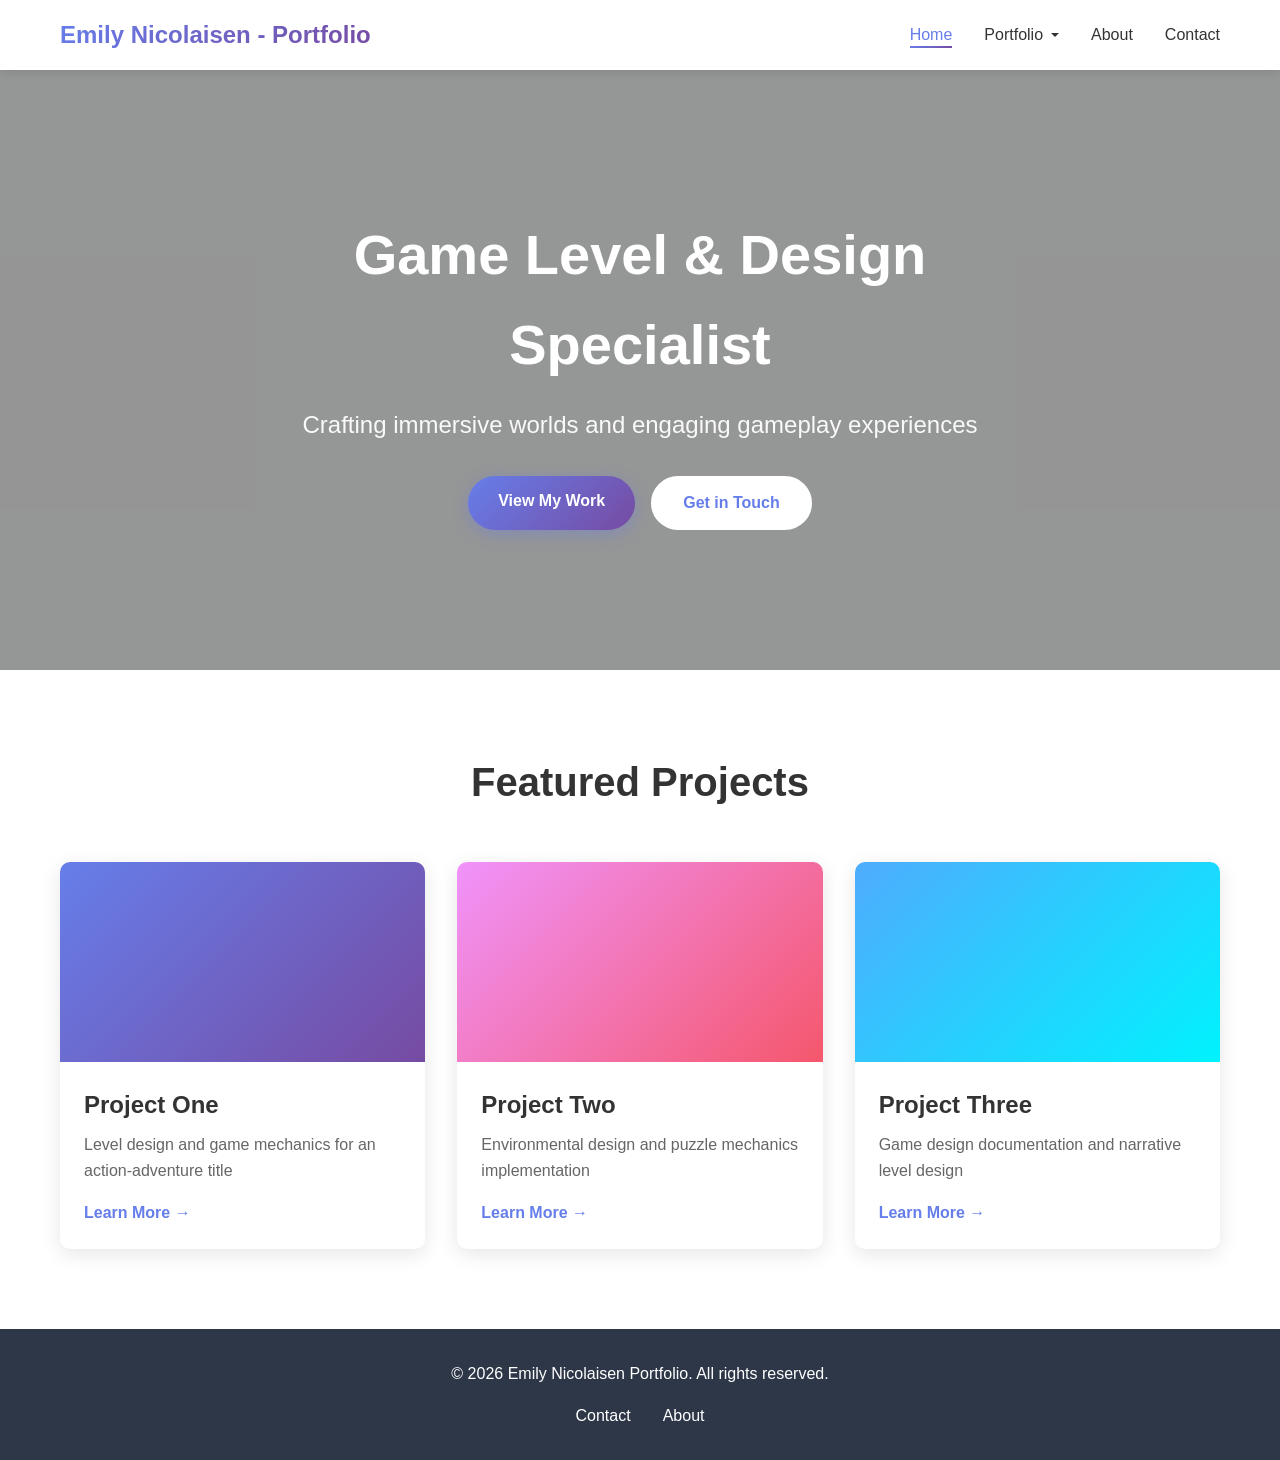
==== index.html @ a48c78db "Commiting folder" ====
<!DOCTYPE html>
<html lang="en">
<head>
    <meta charset="UTF-8">
    <meta name="viewport" content="width=device-width, initial-scale=1.0">
    <title>Game Developer Portfolio - Emily</title>
    <link rel="stylesheet" href="style.css">
</head>
<body>
    <!-- Navigation -->
    <nav class="navbar">
        <div class="nav-container">
            <a href="index.html" class="logo">Emily Nicolaisen - Portfolio</a>
            <ul class="nav-menu">
                <li><a href="index.html" class="nav-link active">Home</a></li>
                <li class="nav-dropdown">
                    <a href="portfolio.html" class="nav-link">Portfolio</a>
                    <ul class="dropdown-menu">
                        <li><a href="project1.html" class="dropdown-link">Yolked and Loaded Level Design</a></li>
                        <li><a href="project2.html" class="dropdown-link">Environmental Puzzle System</a></li>
                        <li><a href="project3.html" class="dropdown-link">Narrative-Driven Experience</a></li>
                        <li><a href="project4.html" class="dropdown-link">Multiplayer Arena Design</a></li>
                    </ul>
                </li>
                <li><a href="about.html" class="nav-link">About</a></li>
                <li><a href="contact.html" class="nav-link">Contact</a></li>
            </ul>
        </div>
    </nav>

    <!-- Video Hero Section -->
    <section class="video-hero">
        <video class="hero-video" autoplay muted loop>
            <source src="Bingo'sBerriesTeaser.mp4" type="video/mp4">
            <source src="Bingo'sberriesteaser.webm" type="video/webm">
        </video>
        <div class="video-overlay"></div>
        <div class="hero-content">
            <h1 class="hero-title">Game Level & Design Specialist</h1>
            <p class="hero-subtitle">Crafting immersive worlds and engaging gameplay experiences</p>
            <div class="hero-buttons">
                <a href="portfolio.html" class="btn btn-primary">View My Work</a>
                <a href="contact.html" class="btn btn-secondary">Get in Touch</a>
            </div>
        </div>
    </section>

    <!-- Featured Projects -->
    <section class="featured">
        <div class="container">
            <h2>Featured Projects</h2>
            <div class="projects-grid">
                <div class="project-card">
                    <div class="project-image" style="background: linear-gradient(135deg, #667eea 0%, #764ba2 100%);"></div>
                    <h3>Project One</h3>
                    <p>Level design and game mechanics for an action-adventure title</p>
                    <a href="portfolio.html" class="card-link">Learn More →</a>
                </div>
                <div class="project-card">
                    <div class="project-image" style="background: linear-gradient(135deg, #f093fb 0%, #f5576c 100%);"></div>
                    <h3>Project Two</h3>
                    <p>Environmental design and puzzle mechanics implementation</p>
                    <a href="portfolio.html" class="card-link">Learn More →</a>
                </div>
                <div class="project-card">
                    <div class="project-image" style="background: linear-gradient(135deg, #4facfe 0%, #00f2fe 100%);"></div>
                    <h3>Project Three</h3>
                    <p>Game design documentation and narrative level design</p>
                    <a href="portfolio.html" class="card-link">Learn More →</a>
                </div>
            </div>
        </div>
    </section>

    <!-- Footer -->
    <footer class="footer">
        <div class="container">
            <p>&copy; 2026 Emily Nicolaisen Portfolio. All rights reserved.</p>
            <div class="footer-links">
                <a href="contact.html">Contact</a>
                <a href="about.html">About</a>
            </div>
        </div>
    </footer>
</body>
</html>
---- style.css ----
/* Reset & Base Styles */
* {
    margin: 0;
    padding: 0;
    box-sizing: border-box;
}

html {
    scroll-behavior: smooth;
    font-size: 16px;
}

body {
    font-family: -apple-system, BlinkMacSystemFont, 'Segoe UI', Roboto, Oxygen, Ubuntu, Cantarell, sans-serif;
    line-height: 1.6;
    color: #333;
    background-color: #f8f9fa;
}

.container {
    max-width: 1200px;
    margin: 0 auto;
    padding: 0 20px;
}

/* Navigation */
.navbar {
    background: white;
    box-shadow: 0 2px 10px rgba(0, 0, 0, 0.1);
    position: sticky;
    top: 0;
    z-index: 100;
}

.nav-container {
    max-width: 1200px;
    margin: 0 auto;
    padding: 0 20px;
    display: flex;
    justify-content: space-between;
    align-items: center;
    height: 70px;
}

.logo {
    font-size: 1.5rem;
    font-weight: 700;
    color: #667eea;
    text-decoration: none;
    background: linear-gradient(135deg, #667eea 0%, #764ba2 100%);
    -webkit-background-clip: text;
    -webkit-text-fill-color: transparent;
    background-clip: text;
}

.nav-menu {
    display: flex;
    list-style: none;
    gap: 2rem;
}

.nav-link {
    text-decoration: none;
    color: #333;
    font-weight: 500;
    transition: color 0.3s ease;
    position: relative;
}

.nav-link:hover,
.nav-link.active {
    color: #667eea;
}

.nav-link.active::after {
    content: '';
    position: absolute;
    bottom: -5px;
    left: 0;
    width: 100%;
    height: 2px;
    background: linear-gradient(135deg, #667eea 0%, #764ba2 100%);
}

.nav-dropdown > .nav-link.active::after {
    position: static;
    display: inline-block;
    width: auto;
    height: auto;
    background: none;
    border-left: 4px solid transparent;
    border-right: 4px solid transparent;
    border-top: 4px solid currentColor;
    margin-left: 0.5rem;
}

/* Dropdown Menu */
.nav-dropdown {
    position: relative;
}

.nav-dropdown > .nav-link {
    display: flex;
    align-items: center;
}

.nav-dropdown > .nav-link::after {
    content: '';
    display: inline-block;
    width: 0;
    height: 0;
    border-left: 4px solid transparent;
    border-right: 4px solid transparent;
    border-top: 4px solid currentColor;
    margin-left: 0.5rem;
    transition: transform 0.3s ease;
}

.nav-dropdown:hover > .nav-link::after {
    transform: rotate(180deg);
}

.dropdown-menu {
    position: absolute;
    top: 100%;
    left: 0;
    background: white;
    list-style: none;
    border-radius: 8px;
    box-shadow: 0 5px 20px rgba(0, 0, 0, 0.15);
    min-width: 250px;
    opacity: 0;
    visibility: hidden;
    transform: translateY(-10px);
    transition: all 0.3s ease;
    margin-top: 0.5rem;
    z-index: 99;
}

.nav-dropdown:hover .dropdown-menu {
    opacity: 1;
    visibility: visible;
    transform: translateY(0);
}

.dropdown-link {
    display: block;
    padding: 12px 20px;
    color: #333;
    text-decoration: none;
    transition: all 0.3s ease;
}

.dropdown-link:first-child {
    border-radius: 8px 8px 0 0;
}

.dropdown-link:last-child {
    border-radius: 0 0 8px 8px;
}

.dropdown-link:hover {
    background: #f0f0f0;
    color: #667eea;
    padding-left: 25px;
}

.dropdown-link.active {
    background: #f0f0f0;
    color: #667eea;
    font-weight: 600;
}

/* Hero Section */
.video-hero {
    min-height: 600px;
    display: flex;
    align-items: center;
    justify-content: center;
    color: white;
    text-align: center;
    position: relative;
    overflow: hidden;
}

.hero-video {
    position: absolute;
    top: 50%;
    left: 50%;
    min-width: 100%;
    min-height: 100%;
    width: auto;
    height: auto;
    transform: translate(-50%, -50%);
    object-fit: cover;
    z-index: 1;
}

.video-overlay {
    position: absolute;
    top: 0;
    left: 0;
    width: 100%;
    height: 100%;
    background: rgba(0, 0, 0, 0.4);
    z-index: 2;
}

.video-hero .hero-content {
    position: relative;
    z-index: 3;
    max-width: 800px;
    margin: 0 auto;
    padding: 0 20px;
}

.hero {
    min-height: 600px;
    background: linear-gradient(135deg, #667eea 0%, #764ba2 100%);
    display: flex;
    align-items: center;
    justify-content: center;
    color: white;
    text-align: center;
    position: relative;
    overflow: hidden;
}

.hero::before {
    content: '';
    position: absolute;
    width: 400px;
    height: 400px;
    background: rgba(255, 255, 255, 0.1);
    border-radius: 50%;
    top: -100px;
    right: -100px;
    animation: float 6s ease-in-out infinite;
}

.hero::after {
    content: '';
    position: absolute;
    width: 300px;
    height: 300px;
    background: rgba(255, 255, 255, 0.08);
    border-radius: 50%;
    bottom: -50px;
    left: -50px;
    animation: float 8s ease-in-out infinite;
}

@keyframes float {
    0%, 100% { transform: translateY(0px); }
    50% { transform: translateY(20px); }
}

.hero-content {
    position: relative;
    z-index: 2;
    max-width: 800px;
    margin: 0 auto;
    padding: 0 20px;
}

.hero-title {
    font-size: 3.5rem;
    margin-bottom: 1rem;
    font-weight: 700;
}

.hero-subtitle {
    font-size: 1.5rem;
    margin-bottom: 2rem;
    opacity: 0.95;
}

.hero-buttons {
    display: flex;
    gap: 1rem;
    justify-content: center;
    flex-wrap: wrap;
}

/* Buttons */
.btn {
    display: inline-block;
    padding: 12px 30px;
    border-radius: 50px;
    text-decoration: none;
    font-weight: 600;
    transition: all 0.3s ease;
    cursor: pointer;
    border: none;
    font-size: 1rem;
}

.btn-primary {
    background: linear-gradient(135deg, #667eea 0%, #764ba2 100%);
    color: white;
    box-shadow: 0 4px 15px rgba(102, 126, 234, 0.4);
}

.btn-primary:hover {
    transform: translateY(-2px);
    box-shadow: 0 6px 20px rgba(102, 126, 234, 0.6);
}

.btn-secondary {
    background: white;
    color: #667eea;
    border: 2px solid white;
}

.btn-secondary:hover {
    background: transparent;
    color: white;
}

/* Featured Section */
.featured {
    padding: 80px 0;
    background: white;
}

.featured h2 {
    font-size: 2.5rem;
    text-align: center;
    margin-bottom: 3rem;
    color: #333;
}

.projects-grid {
    display: grid;
    grid-template-columns: repeat(auto-fit, minmax(300px, 1fr));
    gap: 2rem;
}

.project-card {
    background: white;
    border-radius: 10px;
    overflow: hidden;
    box-shadow: 0 5px 20px rgba(0, 0, 0, 0.1);
    transition: transform 0.3s ease, box-shadow 0.3s ease;
}

.project-card:hover {
    transform: translateY(-5px);
    box-shadow: 0 10px 30px rgba(0, 0, 0, 0.15);
}

.project-image {
    width: 100%;
    height: 200px;
    object-fit: cover;
}

.project-card h3 {
    font-size: 1.5rem;
    padding: 1.5rem 1.5rem 0.5rem;
    color: #333;
}

.project-card p {
    padding: 0 1.5rem;
    color: #666;
    margin-bottom: 1rem;
}

.card-link {
    display: inline-block;
    padding: 0 1.5rem 1.5rem;
    color: #667eea;
    text-decoration: none;
    font-weight: 600;
    transition: color 0.3s ease;
}

.card-link:hover {
    color: #764ba2;
}

/* Page Header */
.page-header {
    background: linear-gradient(135deg, #667eea 0%, #764ba2 100%);
    color: white;
    padding: 60px 0;
    text-align: center;
}

.page-header h1 {
    font-size: 3rem;
    margin-bottom: 0.5rem;
}

.page-header p {
    font-size: 1.2rem;
    opacity: 0.95;
}

/* Portfolio Section */
.portfolio-section {
    padding: 80px 0;
    background: white;
}

.portfolio-grid {
    display: grid;
    gap: 3rem;
}

.portfolio-item {
    display: grid;
    grid-template-columns: 1fr 1fr;
    gap: 2rem;
    align-items: center;
    padding: 2rem;
    background: #f8f9fa;
    border-radius: 10px;
    transition: transform 0.3s ease, box-shadow 0.3s ease;
}

.portfolio-item:hover {
    transform: translateY(-5px);
    box-shadow: 0 10px 30px rgba(0, 0, 0, 0.1);
}

.portfolio-item:nth-child(even) {
    grid-template-columns: 1fr 1fr;
    direction: rtl;
}

.portfolio-item:nth-child(even) > * {
    direction: ltr;
}

.portfolio-image {
    width: 100%;
    height: 300px;
    border-radius: 10px;
    box-shadow: 0 10px 30px rgba(0, 0, 0, 0.1);
}

.portfolio-info h3 {
    font-size: 1.8rem;
    margin-bottom: 0.5rem;
    color: #333;
}

.role {
    color: #667eea;
    font-weight: 600;
    margin-bottom: 1rem;
}

.portfolio-info p {
    color: #666;
    line-height: 1.8;
    margin-bottom: 1rem;
}

.project-tags {
    display: flex;
    flex-wrap: wrap;
    gap: 0.5rem;
    margin-top: 1rem;
    margin-bottom: 1rem;
}

.tag {
    display: inline-block;
    background: #667eea;
    color: white;
    padding: 0.5rem 1rem;
    border-radius: 20px;
    font-size: 0.9rem;
}

.card-link {
    display: inline-block;
    color: #667eea;
    text-decoration: none;
    font-weight: 600;
    transition: color 0.3s ease;
}

.card-link:hover {
    color: #764ba2;
}

/* About Section */
.about-section {
    padding: 80px 0;
    background: white;
}

.about-content {
    display: grid;
    gap: 3rem;
}

.about-text h2 {
    font-size: 2.5rem;
    margin-bottom: 1.5rem;
    color: #333;
}

.about-text p {
    font-size: 1.1rem;
    color: #666;
    line-height: 1.8;
    margin-bottom: 1rem;
}

.skills-section h3,
.experience-section h3,
.cta-section h3 {
    font-size: 2rem;
    margin: 3rem 0 2rem;
    color: #333;
}

.skills-grid {
    display: grid;
    grid-template-columns: repeat(auto-fit, minmax(250px, 1fr));
    gap: 2rem;
    margin-bottom: 3rem;
}

.skill {
    background: #f8f9fa;
    padding: 2rem;
    border-radius: 10px;
    border-left: 4px solid #667eea;
}

.skill h4 {
    font-size: 1.2rem;
    margin-bottom: 0.5rem;
    color: #333;
}

.skill p {
    color: #666;
    line-height: 1.6;
}

.experience-item {
    background: #f8f9fa;
    padding: 2rem;
    border-radius: 10px;
    margin-bottom: 1.5rem;
}

.experience-item h4 {
    font-size: 1.3rem;
    color: #333;
    margin-bottom: 0.5rem;
}

.experience-date {
    color: #667eea;
    font-weight: 600;
    margin-bottom: 1rem;
}

.experience-item p {
    color: #666;
    line-height: 1.6;
}

.cta-section {
    background: linear-gradient(135deg, #667eea 0%, #764ba2 100%);
    color: white;
    padding: 3rem;
    border-radius: 10px;
    text-align: center;
}

.cta-section h3 {
    color: white;
    margin-top: 0;
}

.cta-section p {
    color: #f0f0f0;
    margin-bottom: 2rem;
}

/* Project Detail Pages */
.project-detail {
    padding: 80px 0;
    background: white;
}

.project-header-info {
    display: grid;
    grid-template-columns: 2fr 1fr;
    gap: 3rem;
    margin-bottom: 3rem;
    padding-bottom: 3rem;
    border-bottom: 2px solid #f0f0f0;
}

.project-overview h2 {
    font-size: 2rem;
    margin-bottom: 1.5rem;
    color: #333;
}

.project-overview p {
    color: #666;
    line-height: 1.8;
    margin-bottom: 1rem;
}

.project-meta {
    display: grid;
    grid-template-columns: 1fr;
    gap: 2rem;
}

.meta-item h4 {
    color: #667eea;
    font-weight: 600;
    margin-bottom: 0.5rem;
}

.meta-item p {
    color: #333;
    font-weight: 500;
}

.project-content h3 {
    font-size: 1.8rem;
    margin: 2rem 0 1rem;
    color: #333;
}

/* Media gallery carousel */
.gallery-container {
    display: flex;
    align-items: center;
    gap: 1rem;
    margin: 2rem 0;
}

.media-gallery {
    display: grid;
    grid-auto-columns: 280px;
    grid-auto-flow: column;
    gap: 1.5rem;
    overflow-x: auto;
    scroll-behavior: smooth;
    padding: 1rem 0;
    flex: 1;
}

.media-gallery::-webkit-scrollbar {
    height: 6px;
}

.media-gallery::-webkit-scrollbar-track {
    background: #f0f0f0;
    border-radius: 3px;
}

.media-gallery::-webkit-scrollbar-thumb {
    background: #667eea;
    border-radius: 3px;
}

.media-gallery::-webkit-scrollbar-thumb:hover {
    background: #764ba2;
}

.gallery-btn {
    background: #667eea;
    color: white;
    border: none;
    padding: 12px 16px;
    border-radius: 8px;
    cursor: pointer;
    font-size: 1.2rem;
    transition: background 0.3s ease;
    flex-shrink: 0;
}

.gallery-btn:hover {
    background: #764ba2;
}

/* Adjust media items for carousel */
.media-gallery .media-item {
    flex-shrink: 0;
    width: 100%;
    display: flex;
    align-items: center;
    justify-content: center;
}

.media-item img,
.media-item video {
    width: 100%;
    height: auto;
    max-height: 250px;
    border-radius: 10px;
    object-fit: cover;
    display: block;
}

/* Responsive gallery for tablets/mobile */
@media (max-width: 1024px) {
    .media-gallery {
        grid-template-columns: repeat(2, 1fr);
    }
}

@media (max-width: 768px) {
    .media-gallery {
        grid-template-columns: repeat(1, 1fr);
    }
    
    .gallery-container {
        flex-direction: column;
        gap: 1rem;
    }
    
    .gallery-btn {
        width: 100%;
    }
}


/* Lightbox modal styling */
.modal {
    display: none;
    position: fixed;
    z-index: 200;
    padding-top: 60px;
    left: 0;
    top: 0;
    width: 100%;
    height: 100%;
    overflow: auto;
    background-color: rgba(0,0,0,0.9);
}

.modal-content {
    margin: auto;
    display: block;
    max-width: 80%;
    max-height: 80%;
}

.modal-close {
    position: absolute;
    top: 20px;
    right: 35px;
    color: #f1f1f1;
    font-size: 40px;
    font-weight: bold;
    transition: 0.3s;
    cursor: pointer;
}

.modal-close:hover,
.modal-close:focus {
    color: #bbb;
    text-decoration: none;
    cursor: pointer;
}

.responsibility-list,
.lessons-list {
    list-style: none;
    padding: 0;
    margin-bottom: 2rem;
}

.responsibility-list li,
.lessons-list li {
    padding: 0.75rem 0 0.75rem 2rem;
    color: #666;
    position: relative;
    line-height: 1.6;
}

.responsibility-list li::before,
.lessons-list li::before {
    content: '▸';
    position: absolute;
    left: 0;
    color: #667eea;
    font-weight: bold;
}

.highlights-grid {
    display: grid;
    grid-template-columns: repeat(auto-fit, minmax(250px, 1fr));
    gap: 2rem;
    margin: 2rem 0;
}

.highlight-card {
    background: #f8f9fa;
    padding: 2rem;
    border-radius: 10px;
    border-left: 4px solid #667eea;
}

.highlight-card h4 {
    font-size: 1.1rem;
    color: #333;
    margin-bottom: 0.75rem;
}

.highlight-card p {
    color: #666;
    line-height: 1.6;
}

.challenge-item {
    background: #f8f9fa;
    padding: 2rem;
    border-radius: 10px;
    margin-bottom: 1.5rem;
}

.challenge-item h4 {
    font-size: 1.2rem;
    color: #333;
    margin-bottom: 0.75rem;
}

.challenge-item p {
    color: #666;
    line-height: 1.6;
    margin-bottom: 0.75rem;
}

.challenge-item p:last-child {
    margin-bottom: 0;
}

.challenge-item strong {
    color: #667eea;
}

.project-nav {
    margin-top: 3rem;
    text-align: center;
}

/* Contact Section */
.contact-section {
    padding: 80px 0;
    background: white;
}

.contact-wrapper {
    display: grid;
    grid-template-columns: 1fr 1fr;
    gap: 3rem;
}

.contact-info,
.contact-form {
    max-width: 500px;
}
/* ensure contact container matches other sections */
.contact-section .container {
    width: 100%;
    max-width: 1200px;
    padding: 0 20px;
}

.contact-info h2 {
    font-size: 2rem;
    margin-bottom: 1.5rem;
    color: #333;
}

.contact-info p {
    color: #666;
    margin-bottom: 2rem;
}

.info-item h4 {
    font-size: 1.1rem;
    color: #333;
    margin-bottom: 0.5rem;
    margin-top: 1.5rem;
}

.info-item p {
    color: #666;
}

.info-item a {
    color: #667eea;
    text-decoration: none;
    transition: color 0.3s ease;
}

.info-item a:hover {
    color: #764ba2;
}

.social-links {
    display: flex;
    flex-wrap: wrap;
    gap: 1rem;
    margin-top: 1rem;
}

.social-link {
    display: inline-block;
    background: #f0f0f0;
    color: #333;
    padding: 0.75rem 1.5rem;
    border-radius: 5px;
    text-decoration: none;
    transition: all 0.3s ease;
}

.social-link:hover {
    background: #3c1e5e;
    color: white;
}

.contact-form h2 {
    font-size: 2rem;
    margin-bottom: 1.5rem;
    color: #333;
}

.form-group {
    margin-bottom: 1.5rem;
}

.form-group label {
    display: block;
    margin-bottom: 0.5rem;
    color: #333;
    font-weight: 500;
}

.form-group input,
.form-group textarea {
    width: 100%;
    padding: 12px;
    border: 2px solid #e0e0e0;
    border-radius: 5px;
    font-family: inherit;
    font-size: 1rem;
    transition: border-color 0.3s ease;
}

.form-group input:focus,
.form-group textarea:focus {
    outline: none;
    border-color: #667eea;
}

.form-group textarea {
    resize: vertical;
}

/* Footer */
.footer {
    background: #2d3748;
    color: white;
    padding: 2rem 0;
    text-align: center;
}

.footer p {
    margin-bottom: 1rem;
}

.footer-links {
    display: flex;
    gap: 2rem;
    justify-content: center;
}

.footer-links a {
    color: white;
    text-decoration: none;
    transition: color 0.3s ease;
}

.footer-links a:hover {
    color: #667eea;
}

/* Responsive Design */
@media (max-width: 768px) {
    .nav-menu {
        gap: 1rem;
        font-size: 0.95rem;
    }

    .dropdown-menu {
        position: static;
        opacity: 1;
        visibility: visible;
        transform: none;
        box-shadow: none;
        background: #f8f9fa;
        margin-top: 0;
        border-radius: 0;
    }

    .dropdown-link {
        padding-left: 40px;
    }

    .nav-dropdown:hover .dropdown-menu {
        opacity: 1;
        visibility: visible;
        transform: none;
    }

    .hero-title {
        font-size: 2.5rem;
    }

    .hero-subtitle {
        font-size: 1.2rem;
    }

    .hero-buttons {
        flex-direction: column;
        align-items: center;
        gap: 1rem;
    }

    .hero-video {
        min-width: 150%;
        min-height: 150%;
    }

    .featured h2 {
        font-size: 2rem;
    }

    .page-header h1 {
        font-size: 2rem;
    }

    .project-item {
        grid-template-columns: 1fr;
    }

    .project-item:nth-child(even) {
        grid-template-columns: 1fr;
        direction: ltr;
    }

    .portfolio-item {
        grid-template-columns: 1fr;
    }

    .portfolio-item:nth-child(even) {
        grid-template-columns: 1fr;
        direction: ltr;
    }

    .contact-wrapper {
        grid-template-columns: 1fr;
    }

    .skills-grid {
        grid-template-columns: 1fr;
    }

    .projects-grid {
        grid-template-columns: 1fr;
    }

    .nav-link.active::after {
        width: 100%;
    }

    .project-header-info {
        grid-template-columns: 1fr;
    }
}

@media (max-width: 480px) {
    html {
        font-size: 14px;
    }

    .hero-title {
        font-size: 2rem;
    }

    .hero-subtitle {
        font-size: 1rem;
    }

    .nav-menu {
        gap: 0.5rem;
    }

    .navbar {
        padding: 0 10px;
    }

    .nav-container {
        padding: 0 10px;
    }

    .page-header h1 {
        font-size: 1.5rem;
    }

    .projects-grid {
        grid-template-columns: 1fr;
    }
}
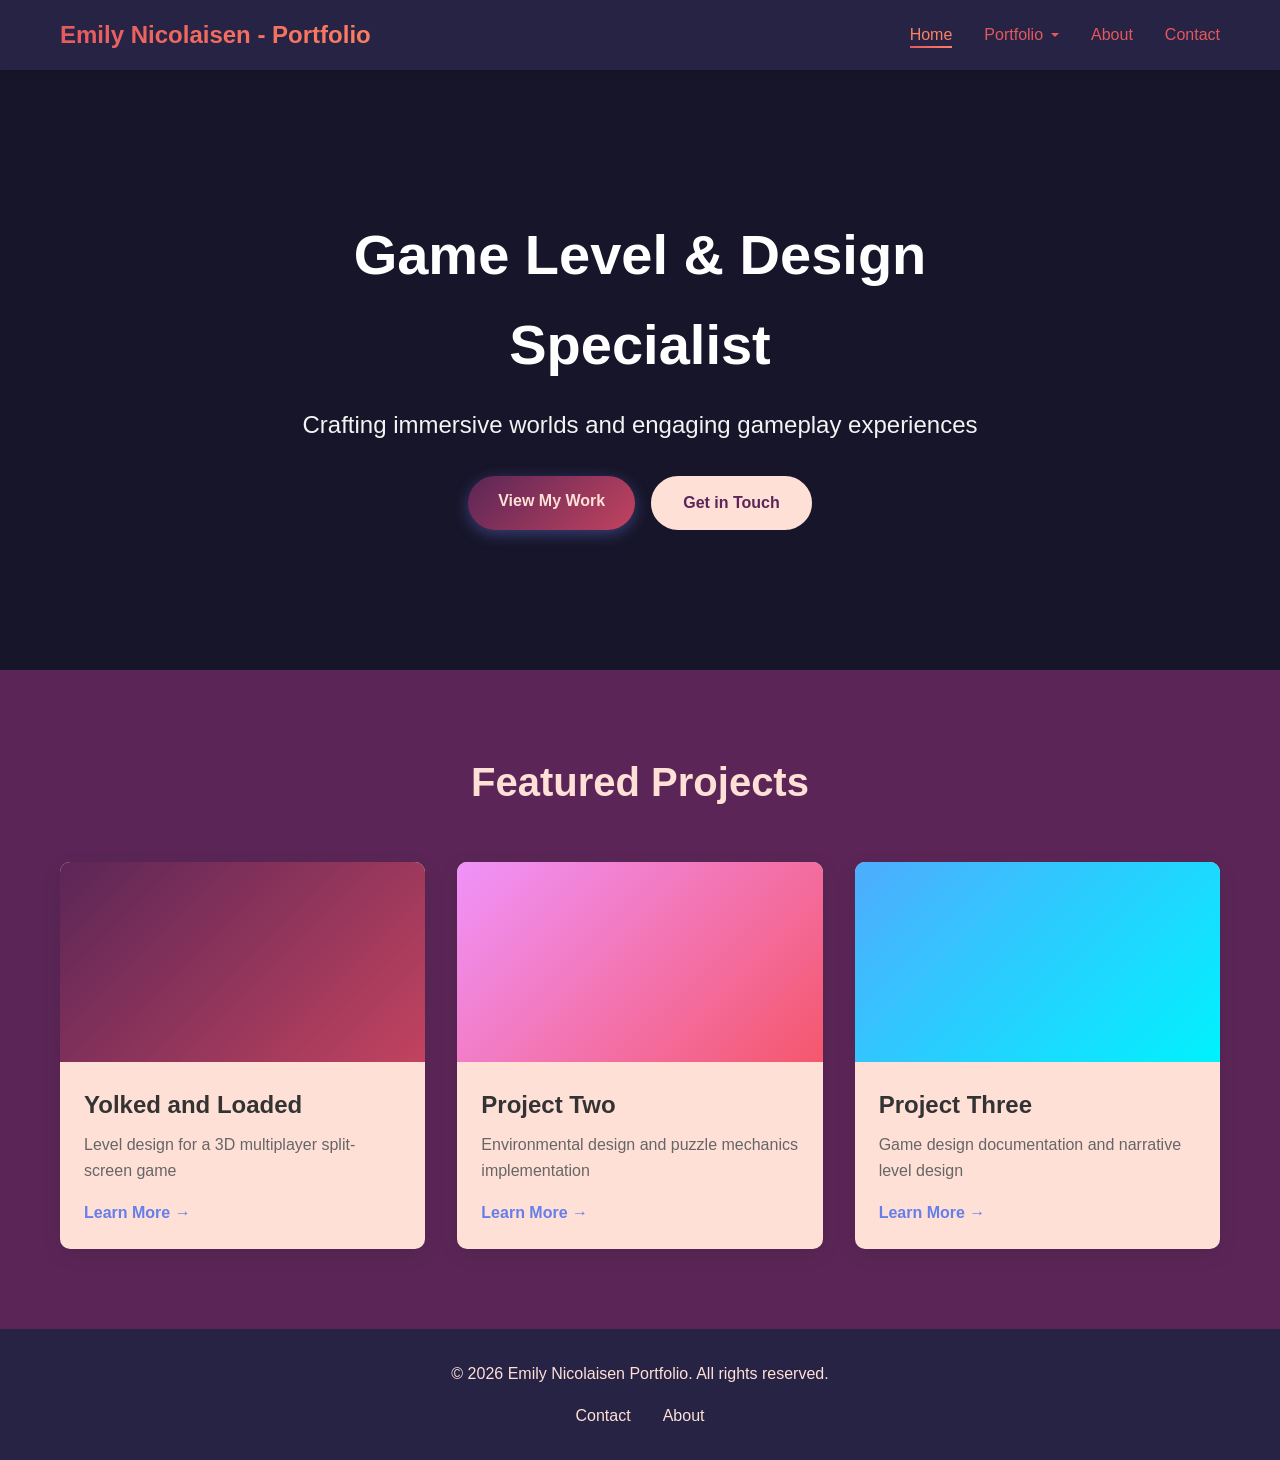
==== commit 793e4a3f: "so many chanbges" ====
--- a/index.html
+++ b/index.html
@@ -16,10 +16,10 @@
                 <li class="nav-dropdown">
                     <a href="portfolio.html" class="nav-link">Portfolio</a>
                     <ul class="dropdown-menu">
-                        <li><a href="project1.html" class="dropdown-link">Yolked and Loaded Level Design</a></li>
-                        <li><a href="project2.html" class="dropdown-link">Environmental Puzzle System</a></li>
-                        <li><a href="project3.html" class="dropdown-link">Narrative-Driven Experience</a></li>
-                        <li><a href="project4.html" class="dropdown-link">Multiplayer Arena Design</a></li>
+                        <li><a href="project1.html" class="dropdown-link">Yolked and Loaded</a></li>
+                        <li><a href="project2.html" class="dropdown-link">The Memory of a Potion</a></li>
+                        <li><a href="project3.html" class="dropdown-link">Dragepust (Dragonsbreath) - Rød Sjø</a></li>
+                        <li><a href="project4.html" class="dropdown-link">Bingo's Berries</a></li>
                     </ul>
                 </li>
                 <li><a href="about.html" class="nav-link">About</a></li>
@@ -51,9 +51,9 @@
             <h2>Featured Projects</h2>
             <div class="projects-grid">
                 <div class="project-card">
-                    <div class="project-image" style="background: linear-gradient(135deg, #667eea 0%, #764ba2 100%);"></div>
-                    <h3>Project One</h3>
-                    <p>Level design and game mechanics for an action-adventure title</p>
+                    <div class="project-image" style="background: linear-gradient(135deg, #5B2657 0%, #C2435F 100%);"></div>
+                    <h3>Yolked and Loaded</h3>
+                    <p>Level design for a 3D multiplayer split-screen game</p>
                     <a href="portfolio.html" class="card-link">Learn More →</a>
                 </div>
                 <div class="project-card">
--- a/style.css
+++ b/style.css
@@ -13,8 +13,8 @@
 body {
     font-family: -apple-system, BlinkMacSystemFont, 'Segoe UI', Roboto, Oxygen, Ubuntu, Cantarell, sans-serif;
     line-height: 1.6;
-    color: #333;
-    background-color: #f8f9fa;
+    color: #272344;
+    background-color: #272344;
 }
 
 .container {
@@ -25,7 +25,7 @@
 
 /* Navigation */
 .navbar {
-    background: white;
+    background: rgb(39, 35, 68);
     box-shadow: 0 2px 10px rgba(0, 0, 0, 0.1);
     position: sticky;
     top: 0;
@@ -47,7 +47,7 @@
     font-weight: 700;
     color: #667eea;
     text-decoration: none;
-    background: linear-gradient(135deg, #667eea 0%, #764ba2 100%);
+    background: linear-gradient(135deg, #E4585F 0%, #FC8061 100%);
     -webkit-background-clip: text;
     -webkit-text-fill-color: transparent;
     background-clip: text;
@@ -61,7 +61,7 @@
 
 .nav-link {
     text-decoration: none;
-    color: #333;
+    color: #E4585F;
     font-weight: 500;
     transition: color 0.3s ease;
     position: relative;
@@ -69,7 +69,7 @@
 
 .nav-link:hover,
 .nav-link.active {
-    color: #667eea;
+    color: #FC8061;
 }
 
 .nav-link.active::after {
@@ -79,7 +79,7 @@
     left: 0;
     width: 100%;
     height: 2px;
-    background: linear-gradient(135deg, #667eea 0%, #764ba2 100%);
+    background: linear-gradient(135deg, #E4585F 0%, #FC8061 100%);
 }
 
 .nav-dropdown > .nav-link.active::after {
@@ -124,7 +124,7 @@
     position: absolute;
     top: 100%;
     left: 0;
-    background: white;
+    background: rgb(39, 35, 68);
     list-style: none;
     border-radius: 8px;
     box-shadow: 0 5px 20px rgba(0, 0, 0, 0.15);
@@ -146,7 +146,7 @@
 .dropdown-link {
     display: block;
     padding: 12px 20px;
-    color: #333;
+    color: #FC8061;
     text-decoration: none;
     transition: all 0.3s ease;
 }
@@ -160,8 +160,8 @@
 }
 
 .dropdown-link:hover {
-    background: #f0f0f0;
-    color: #667eea;
+    background: #5B2657;
+    color: #FC8061;
     padding-left: 25px;
 }
 
@@ -220,7 +220,7 @@
     display: flex;
     align-items: center;
     justify-content: center;
-    color: white;
+    color: #FDBFAF;
     text-align: center;
     position: relative;
     overflow: hidden;
@@ -296,8 +296,8 @@
 }
 
 .btn-primary {
-    background: linear-gradient(135deg, #667eea 0%, #764ba2 100%);
-    color: white;
+    background: linear-gradient(135deg, #5B2657 0%, #C2435F 100%);
+    color: #FEE0D7;
     box-shadow: 0 4px 15px rgba(102, 126, 234, 0.4);
 }
 
@@ -307,27 +307,27 @@
 }
 
 .btn-secondary {
-    background: white;
-    color: #667eea;
-    border: 2px solid white;
+    background: #FEE0D7;
+    color: #5B2657;
+    border: 2px solid #FEE0D7;
 }
 
 .btn-secondary:hover {
     background: transparent;
-    color: white;
+    color: #FEE0D7;
 }
 
 /* Featured Section */
 .featured {
     padding: 80px 0;
-    background: white;
+    background: #5B2657;
 }
 
 .featured h2 {
     font-size: 2.5rem;
     text-align: center;
     margin-bottom: 3rem;
-    color: #333;
+    color: #FEE0D7;
 }
 
 .projects-grid {
@@ -337,7 +337,7 @@
 }
 
 .project-card {
-    background: white;
+    background: #FEE0D7;
     border-radius: 10px;
     overflow: hidden;
     box-shadow: 0 5px 20px rgba(0, 0, 0, 0.1);
@@ -382,8 +382,8 @@
 
 /* Page Header */
 .page-header {
-    background: linear-gradient(135deg, #667eea 0%, #764ba2 100%);
-    color: white;
+    background: linear-gradient(135deg, #5B2657 0%, #C2435F 100%);
+    color: #FEE0D7;
     padding: 60px 0;
     text-align: center;
 }
@@ -401,7 +401,7 @@
 /* Portfolio Section */
 .portfolio-section {
     padding: 80px 0;
-    background: white;
+    background: #272344;
 }
 
 .portfolio-grid {
@@ -415,7 +415,7 @@
     gap: 2rem;
     align-items: center;
     padding: 2rem;
-    background: #f8f9fa;
+    background: #FEE0D7;
     border-radius: 10px;
     transition: transform 0.3s ease, box-shadow 0.3s ease;
 }
@@ -556,6 +556,59 @@
     font-size: 1.3rem;
     color: #333;
     margin-bottom: 0.5rem;
+}
+
+/* section divider for better readability */
+.section-divider {
+    border: none;
+    border-top: 1px solid #ddd;
+    margin: 3rem 0;
+}
+
+/* programs section styling */
+.programs-section {
+    margin-bottom: 3rem;
+}
+/* programs grid styles */
+.programs-note {
+    color: #666;
+    margin-bottom: 1rem;
+}
+.programs-grid {
+    display: grid;
+    grid-template-columns: repeat(auto-fit, minmax(160px, 1fr));
+    gap: 1rem;
+}
+.prog-card {
+    display: flex;
+    align-items: center;
+    gap: 0.75rem;
+    background: #fff;
+    padding: 0.75rem;
+    border-radius: 8px;
+    border: 1px solid #eee;
+}
+.prog-logo {
+    width: 48px;
+    height: 48px;
+    flex: 0 0 48px;
+    border-radius: 8px;
+    background: #f0f0f0;
+    display: flex;
+    align-items: center;
+    justify-content: center;
+    overflow: hidden;
+}
+.prog-logo img {
+    width: 100%;
+    height: 100%;
+    object-fit: contain;
+    display: block;
+}
+.prog-name {
+    font-weight: 600;
+    color: #333;
+    font-size: 0.95rem;
 }
 
 .experience-date {
@@ -969,8 +1022,8 @@
 
 /* Footer */
 .footer {
-    background: #2d3748;
-    color: white;
+    background: #272344;
+    color: #FEE0D7;
     padding: 2rem 0;
     text-align: center;
 }
@@ -986,13 +1039,13 @@
 }
 
 .footer-links a {
-    color: white;
+    color: #FEE0D7;
     text-decoration: none;
     transition: color 0.3s ease;
 }
 
 .footer-links a:hover {
-    color: #667eea;
+    color: #FC8061;
 }
 
 /* Responsive Design */
